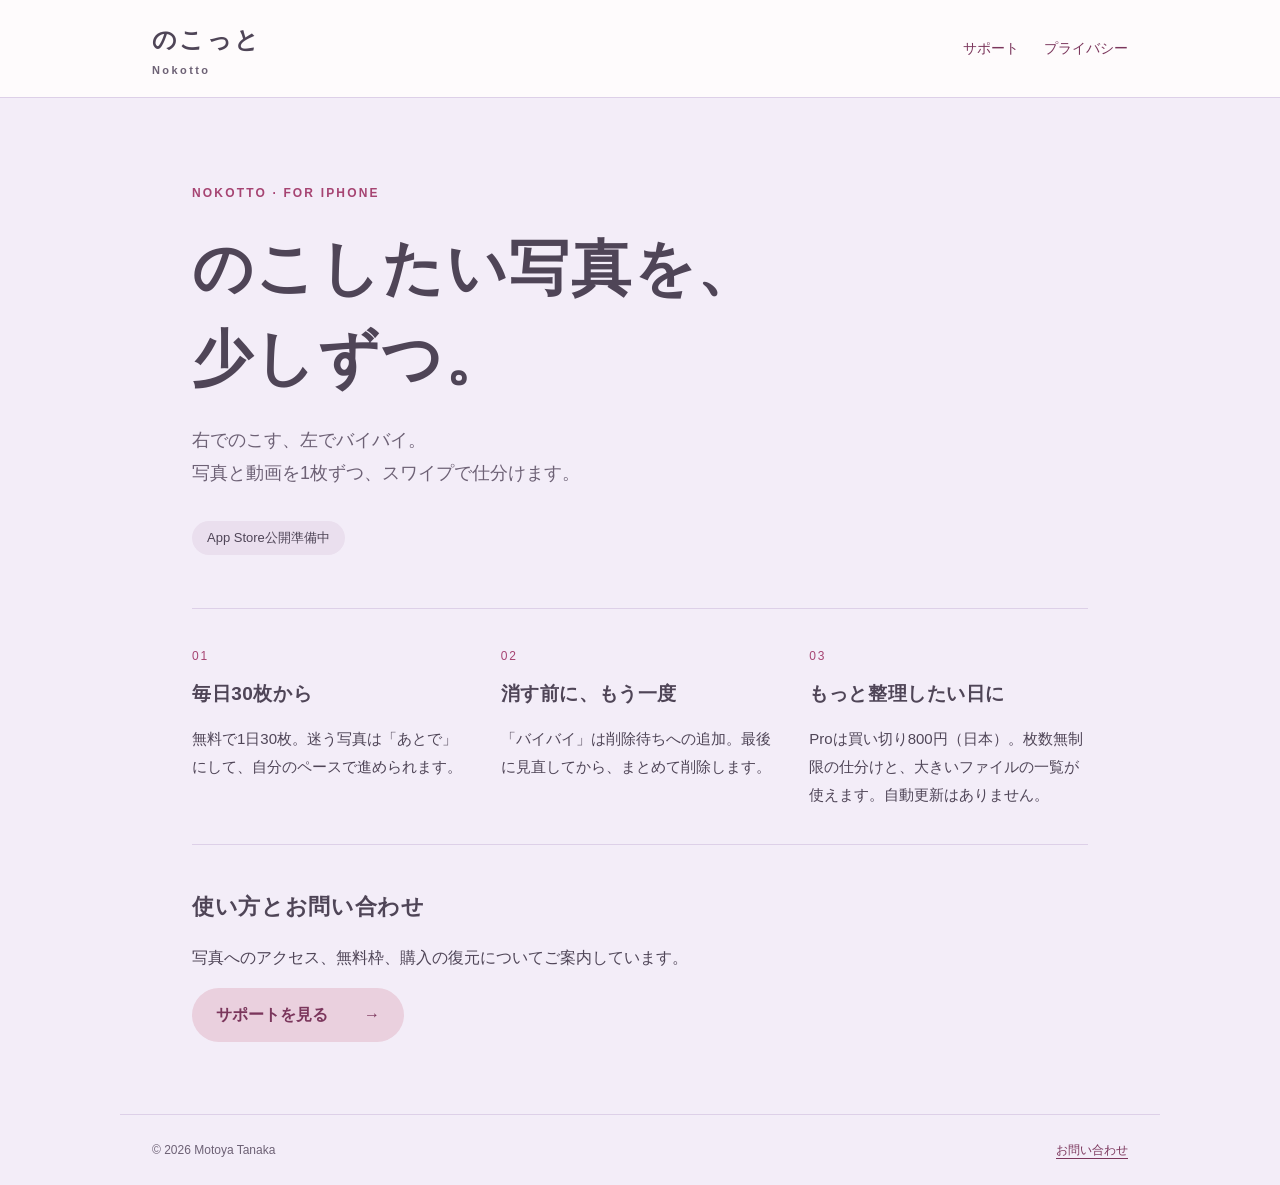
==== nokotto/index.html @ edcba47b "Publish Nokotto support and privacy pages" ====
<!doctype html>
<html lang="ja"><head><meta charset="utf-8"><meta name="viewport" content="width=device-width,initial-scale=1">
<title>のこっと — 写真と動画をスワイプで整理</title><meta name="description" content="写真を1枚ずつ、のこす・バイバイ・あとでに仕分け。毎日少しずつ整理できるiPhoneアプリです。"><link rel="stylesheet" href="./styles.css"></head>
<body><a class="skip" href="#main">本文へ移動</a><header><nav aria-label="メインメニュー"><a class="brand" href="./index.html">のこっと<span>Nokotto</span></a><div><a href="./support.html">サポート</a><a href="./privacy.html">プライバシー</a></div></nav></header>
<main id="main">
<section class="hero"><p class="eyebrow">NOKOTTO · FOR IPHONE</p><h1>のこしたい写真を、<br>少しずつ。</h1><p class="lead">右でのこす、左でバイバイ。<br>写真と動画を1枚ずつ、スワイプで仕分けます。</p><p class="status">App Store公開準備中</p></section>
<section class="features" aria-label="アプリの特徴"><div><span class="number">01</span><h2>毎日30枚から</h2><p>無料で1日30枚。迷う写真は「あとで」にして、自分のペースで進められます。</p></div><div><span class="number">02</span><h2>消す前に、もう一度</h2><p>「バイバイ」は削除待ちへの追加。最後に見直してから、まとめて削除します。</p></div><div><span class="number">03</span><h2>もっと整理したい日に</h2><p>Proは買い切り800円（日本）。枚数無制限の仕分けと、大きいファイルの一覧が使えます。自動更新はありません。</p></div></section>
<section class="support-link"><h2>使い方とお問い合わせ</h2><p>写真へのアクセス、無料枠、購入の復元についてご案内しています。</p><a class="button" href="./support.html">サポートを見る <span aria-hidden="true">→</span></a></section></main><footer><p>© 2026 Motoya Tanaka</p><a href="mailto:sanpolog.support@gmail.com">お問い合わせ</a></footer></body></html>
---- nokotto/styles.css ----
:root{color-scheme:light;--ink:#4f4557;--muted:#6d6175;--accent:#a64472;--surface:#fffdfd;--background:#f3edf8;--line:#ddd0e8}
*{box-sizing:border-box}html{font-family:-apple-system,BlinkMacSystemFont,"Hiragino Kaku Gothic ProN","Yu Gothic",sans-serif;line-height:1.85;scroll-behavior:smooth}body{margin:0;color:var(--ink);background:var(--background)}a{color:#7b365c;text-underline-offset:4px}a:hover{color:#54243f}a:focus-visible{outline:3px solid var(--accent);outline-offset:5px;border-radius:3px}.skip{position:absolute;left:20px;top:-100px;padding:10px;background:white;z-index:2}.skip:focus{top:10px}header{background:rgba(255,253,253,.9);border-bottom:1px solid var(--line)}nav{max-width:1040px;margin:auto;min-height:90px;padding:18px 32px;display:flex;align-items:center;justify-content:space-between;gap:24px}.brand{font-size:24px;font-weight:750;letter-spacing:.1em;color:var(--ink);text-decoration:none}.brand span{font-size:11px;color:var(--muted);display:block;letter-spacing:.22em;line-height:1.5}nav div{display:flex;gap:25px}nav div a{font-size:14px;text-decoration:none}nav a[aria-current=page]{text-decoration:underline}main{max-width:960px;margin:auto;padding:64px 32px 72px}h1,h2,p{margin-top:0}h1{font-size:clamp(28px,4vw,46px);line-height:1.5;letter-spacing:.04em;margin-bottom:20px;overflow-wrap:anywhere}h2{font-size:22px;line-height:1.6;letter-spacing:.03em}.eyebrow{font-size:12px;letter-spacing:.18em;font-weight:700;color:var(--accent);margin-bottom:20px}.lead{font-size:18px;color:var(--muted);max-width:680px}.page-title{margin-bottom:38px}article{padding:40px 44px;background:var(--surface);border:1px solid var(--line);border-radius:20px}article h2{margin:38px 0 12px}article h2:first-child{margin-top:0}article p{margin-bottom:20px}article ul{padding-left:1.4em}article a{overflow-wrap:anywhere}.hero{padding:20px 0 40px}.hero h1{font-size:clamp(36px,6vw,60px)}.status{display:inline-block;font-size:13px;padding:5px 15px;background:#eadfee;border-radius:30px;margin-top:12px}.features{border-top:1px solid var(--line);border-bottom:1px solid var(--line);padding:36px 0;display:grid;grid-template-columns:repeat(3,1fr);gap:30px}.number{font-size:12px;letter-spacing:.15em;color:var(--accent);display:block;margin-bottom:12px}.features h2{font-size:19px}.features p{font-size:15px;margin:0}.support-link{padding-top:44px}.button{display:inline-flex;gap:36px;background:#ead0de;padding:12px 24px;border-radius:30px;text-decoration:none;font-weight:650}footer{max-width:1040px;margin:auto;padding:24px 32px;border-top:1px solid var(--line);display:flex;justify-content:space-between;gap:20px;font-size:12px;color:var(--muted)}footer p{margin:0}@media(max-width:600px){nav{padding:16px 20px;gap:15px;align-items:flex-start}.brand{font-size:21px}nav div{gap:12px;flex-wrap:wrap;justify-content:flex-end;padding-top:6px}nav div a{font-size:12px}main{padding:40px 20px 50px}article{padding:24px 20px;border-radius:16px}article h2{font-size:20px}.lead{font-size:16px}.features{grid-template-columns:1fr;gap:26px}.features h2{margin-bottom:7px}footer{padding:24px 20px;flex-wrap:wrap}}
@media(prefers-reduced-motion:reduce){html{scroll-behavior:auto}}
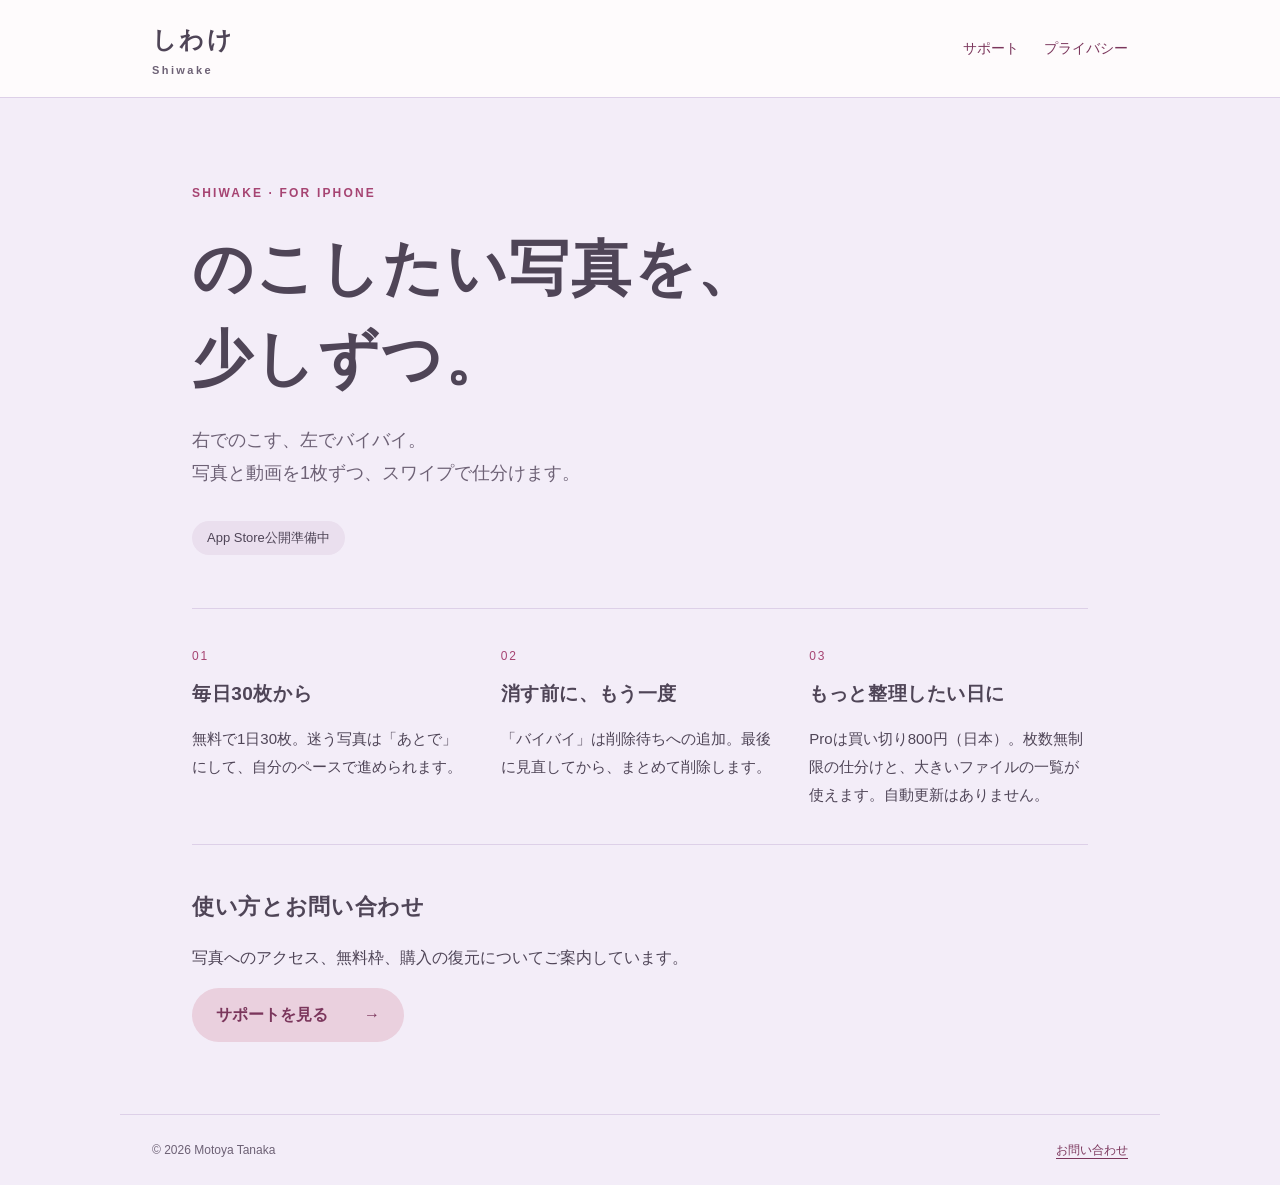
==== commit fae5695d: "Rename app website to Shiwake" ====
--- a/nokotto/index.html
+++ b/nokotto/index.html
@@ -1,8 +1,8 @@
 <!doctype html>
 <html lang="ja"><head><meta charset="utf-8"><meta name="viewport" content="width=device-width,initial-scale=1">
-<title>のこっと — 写真と動画をスワイプで整理</title><meta name="description" content="写真を1枚ずつ、のこす・バイバイ・あとでに仕分け。毎日少しずつ整理できるiPhoneアプリです。"><link rel="stylesheet" href="./styles.css"></head>
-<body><a class="skip" href="#main">本文へ移動</a><header><nav aria-label="メインメニュー"><a class="brand" href="./index.html">のこっと<span>Nokotto</span></a><div><a href="./support.html">サポート</a><a href="./privacy.html">プライバシー</a></div></nav></header>
+<title>しわけ — 写真と動画をスワイプで整理</title><meta name="description" content="写真を1枚ずつ、のこす・バイバイ・あとでに仕分け。毎日少しずつ整理できるiPhoneアプリです。"><link rel="stylesheet" href="./styles.css"></head>
+<body><a class="skip" href="#main">本文へ移動</a><header><nav aria-label="メインメニュー"><a class="brand" href="./index.html">しわけ<span>Shiwake</span></a><div><a href="./support.html">サポート</a><a href="./privacy.html">プライバシー</a></div></nav></header>
 <main id="main">
-<section class="hero"><p class="eyebrow">NOKOTTO · FOR IPHONE</p><h1>のこしたい写真を、<br>少しずつ。</h1><p class="lead">右でのこす、左でバイバイ。<br>写真と動画を1枚ずつ、スワイプで仕分けます。</p><p class="status">App Store公開準備中</p></section>
+<section class="hero"><p class="eyebrow">SHIWAKE · FOR IPHONE</p><h1>のこしたい写真を、<br>少しずつ。</h1><p class="lead">右でのこす、左でバイバイ。<br>写真と動画を1枚ずつ、スワイプで仕分けます。</p><p class="status">App Store公開準備中</p></section>
 <section class="features" aria-label="アプリの特徴"><div><span class="number">01</span><h2>毎日30枚から</h2><p>無料で1日30枚。迷う写真は「あとで」にして、自分のペースで進められます。</p></div><div><span class="number">02</span><h2>消す前に、もう一度</h2><p>「バイバイ」は削除待ちへの追加。最後に見直してから、まとめて削除します。</p></div><div><span class="number">03</span><h2>もっと整理したい日に</h2><p>Proは買い切り800円（日本）。枚数無制限の仕分けと、大きいファイルの一覧が使えます。自動更新はありません。</p></div></section>
 <section class="support-link"><h2>使い方とお問い合わせ</h2><p>写真へのアクセス、無料枠、購入の復元についてご案内しています。</p><a class="button" href="./support.html">サポートを見る <span aria-hidden="true">→</span></a></section></main><footer><p>© 2026 Motoya Tanaka</p><a href="mailto:sanpolog.support@gmail.com">お問い合わせ</a></footer></body></html>
